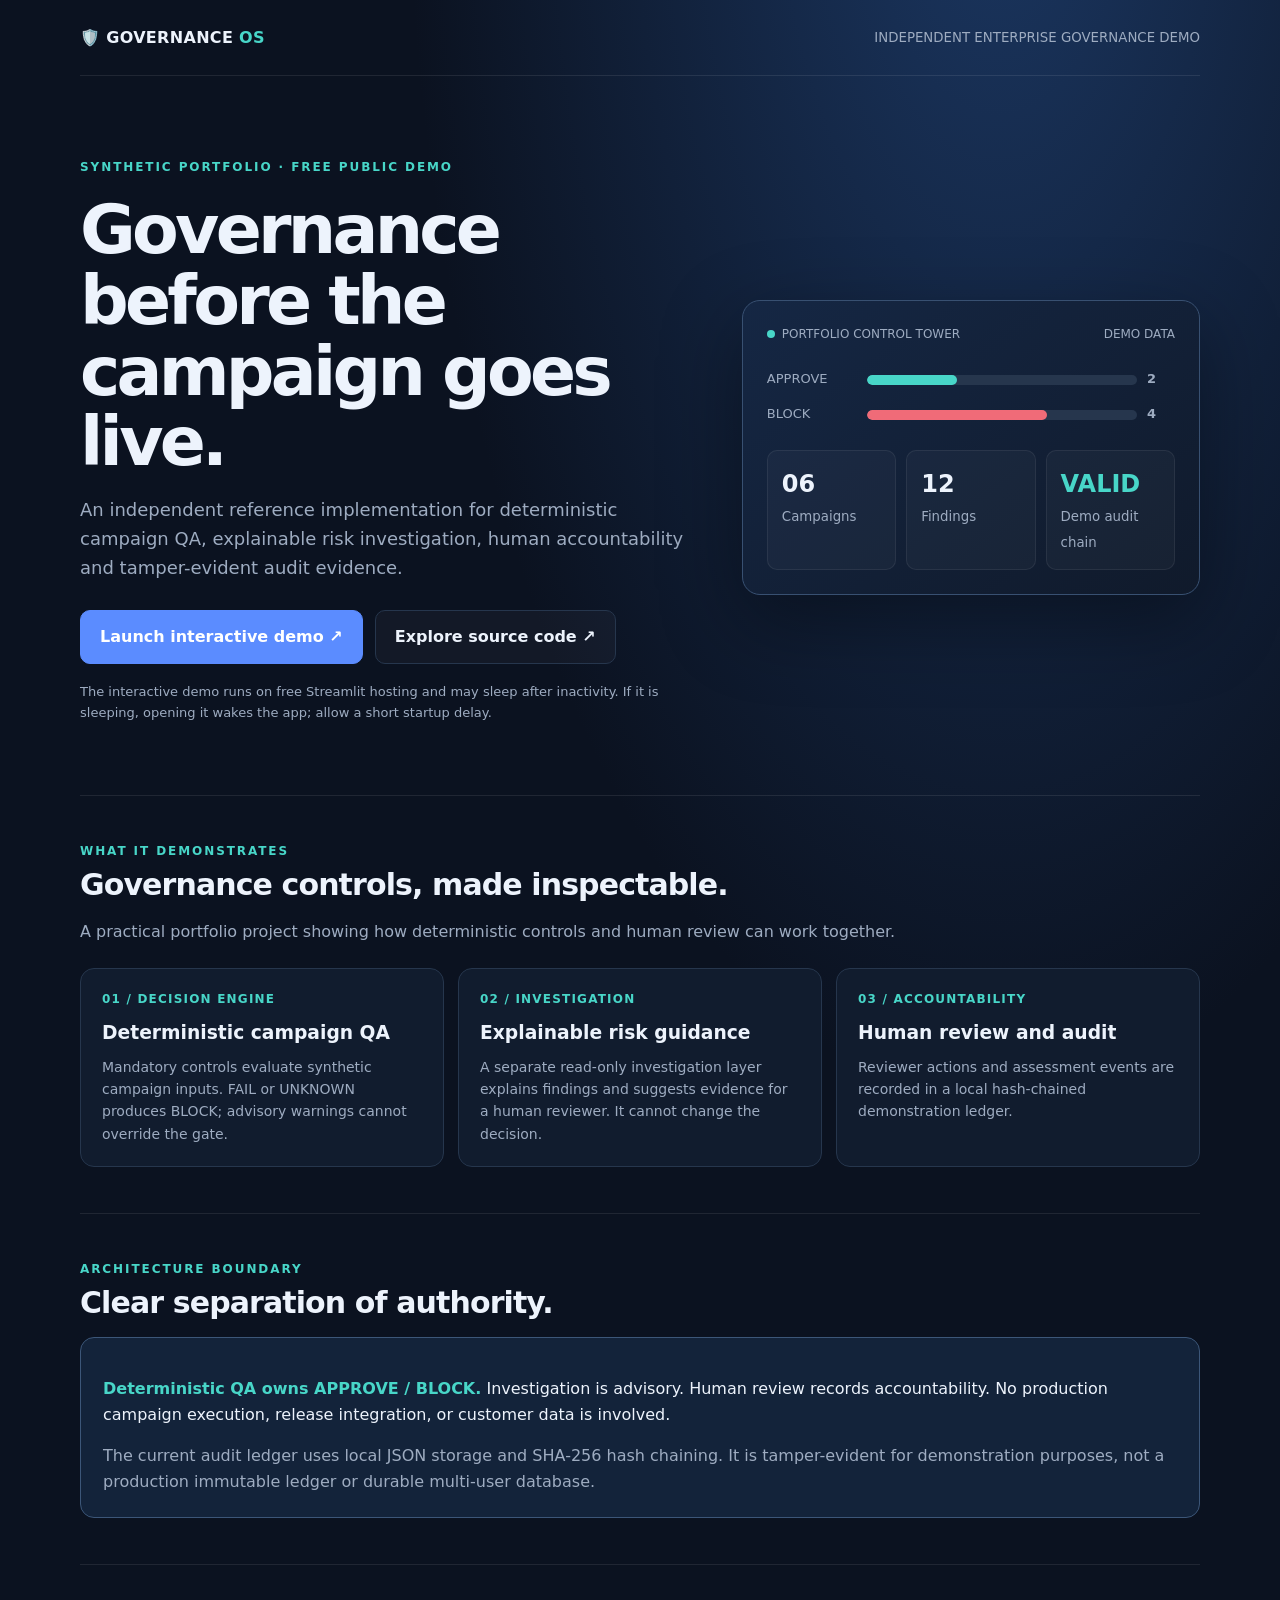
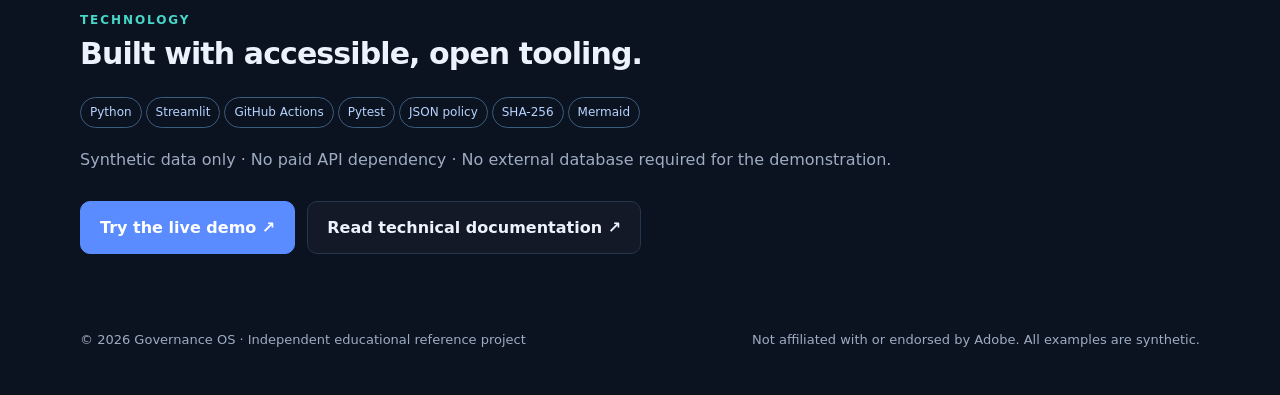
==== docs/index.html @ af2bc21e "Add permanent zero-cost portfolio landing page" ====
<!doctype html>
<html lang="en">
<head>
<meta charset="utf-8">
<meta name="viewport" content="width=device-width, initial-scale=1">
<meta name="theme-color" content="#101a2b">
<meta name="description" content="Governance OS — an independent synthetic demonstration of deterministic campaign governance, human accountability and tamper-evident audit evidence.">
<title>Governance OS | Enterprise Campaign Intelligence</title>
<style>
:root{color-scheme:dark;--bg:#0b1220;--panel:#111c2e;--line:#26364d;--ink:#edf3fc;--muted:#9eacc1;--blue:#5b8cff;--cyan:#48d6c8;--red:#f06b78}
*{box-sizing:border-box}html{scroll-behavior:smooth}body{margin:0;background:radial-gradient(ellipse at 78% -10%,#1b3762 0,transparent 42%),var(--bg);color:var(--ink);font:16px/1.6 Inter,ui-sans-serif,system-ui,-apple-system,Segoe UI,sans-serif}
a{color:inherit}.wrap{width:min(1120px,calc(100% - 40px));margin:auto}.nav{height:76px;display:flex;align-items:center;justify-content:space-between;border-bottom:1px solid #ffffff16}.brand{font-weight:800;letter-spacing:.02em}.brand span{color:var(--cyan)}.nav small{color:var(--muted)}.hero{padding:82px 0 58px;display:grid;grid-template-columns:1.15fr .85fr;gap:42px;align-items:center}.eyebrow{color:var(--cyan);font-size:12px;font-weight:800;letter-spacing:.16em;text-transform:uppercase}.hero h1{font-size:clamp(42px,6vw,68px);line-height:1.04;letter-spacing:-.055em;margin:18px 0}.hero p{color:var(--muted);font-size:18px;max-width:650px}.actions{display:flex;gap:12px;flex-wrap:wrap;margin-top:28px}.btn{display:inline-flex;align-items:center;justify-content:center;text-decoration:none;padding:13px 19px;border-radius:10px;font-weight:750;border:1px solid var(--line)}.primary{background:var(--blue);border-color:var(--blue);color:white}.secondary{background:#ffffff08}.note{font-size:13px!important;margin-top:18px}.visual{background:linear-gradient(145deg,#152744,#101a2b);border:1px solid #385071;border-radius:18px;padding:24px;box-shadow:0 25px 80px #0006}.visual-head{display:flex;justify-content:space-between;color:var(--muted);font-size:12px}.dot{width:8px;height:8px;background:var(--cyan);display:inline-block;border-radius:50%;margin-right:7px}.bars{display:grid;gap:14px;margin:25px 0}.barrow{display:grid;grid-template-columns:90px 1fr 28px;gap:10px;align-items:center;font-size:13px;color:var(--muted)}.track{height:10px;background:#26364d;border-radius:20px;overflow:hidden}.fill{height:100%;border-radius:20px}.good{background:var(--cyan);width:33.33%}.bad{background:var(--red);width:66.67%}.mini{display:grid;grid-template-columns:repeat(3,1fr);gap:10px}.tile{padding:14px;background:#ffffff08;border:1px solid #ffffff12;border-radius:10px}.tile b{font-size:24px;display:block}.tile small{color:var(--muted)}section{padding:46px 0;border-top:1px solid #ffffff16}h2{font-size:30px;letter-spacing:-.03em;margin:0 0 10px}.sub{color:var(--muted);margin:0 0 24px}.grid{display:grid;grid-template-columns:repeat(3,1fr);gap:14px}.card{background:var(--panel);border:1px solid var(--line);border-radius:14px;padding:21px}.card .num{color:var(--cyan);font-size:12px;font-weight:800;letter-spacing:.1em}.card h3{margin:8px 0}.card p{color:var(--muted);font-size:14px;margin:0}.boundary{border:1px solid #3c5678;background:#13233a;border-radius:14px;padding:22px}.boundary strong{color:var(--cyan)}.footer{padding:30px 0 44px;color:var(--muted);font-size:13px;display:flex;justify-content:space-between;gap:15px;flex-wrap:wrap}.tag{display:inline-block;border:1px solid #3b5d7d;color:#b8d4ff;padding:5px 9px;border-radius:999px;font-size:12px;margin:3px 4px 3px 0}
@media(max-width:800px){.hero{grid-template-columns:1fr;padding-top:55px}.grid{grid-template-columns:1fr}.visual{max-width:560px}.nav small{display:none}} 
</style>
</head>
<body>
<header class="wrap nav"><div class="brand">🛡️ GOVERNANCE <span>OS</span></div><small>INDEPENDENT ENTERPRISE GOVERNANCE DEMO</small></header>
<main class="wrap">
<section class="hero" style="border:0">
<div><div class="eyebrow">Synthetic portfolio · Free public demo</div><h1>Governance before the campaign goes live.</h1><p>An independent reference implementation for deterministic campaign QA, explainable risk investigation, human accountability and tamper-evident audit evidence.</p><div class="actions"><a class="btn primary" href="https://adobe-campaign-v8-governance-3rzwjb2pbqqftpm3fecxzd.streamlit.app/" target="_blank" rel="noopener">Launch interactive demo ↗</a><a class="btn secondary" href="https://github.com/sghatge/adobe-campaign-v8-governance" target="_blank" rel="noopener">Explore source code ↗</a></div><p class="note">The interactive demo runs on free Streamlit hosting and may sleep after inactivity. If it is sleeping, opening it wakes the app; allow a short startup delay.</p></div>
<div class="visual"><div class="visual-head"><span><i class="dot"></i>PORTFOLIO CONTROL TOWER</span><span>DEMO DATA</span></div><div class="bars"><div class="barrow"><span>APPROVE</span><div class="track"><div class="fill good"></div></div><b>2</b></div><div class="barrow"><span>BLOCK</span><div class="track"><div class="fill bad"></div></div><b>4</b></div></div><div class="mini"><div class="tile"><b>06</b><small>Campaigns</small></div><div class="tile"><b>12</b><small>Findings</small></div><div class="tile"><b style="color:var(--cyan)">VALID</b><small>Demo audit chain</small></div></div></div>
</section>
<section><div class="eyebrow">What it demonstrates</div><h2>Governance controls, made inspectable.</h2><p class="sub">A practical portfolio project showing how deterministic controls and human review can work together.</p><div class="grid">
<article class="card"><div class="num">01 / DECISION ENGINE</div><h3>Deterministic campaign QA</h3><p>Mandatory controls evaluate synthetic campaign inputs. FAIL or UNKNOWN produces BLOCK; advisory warnings cannot override the gate.</p></article>
<article class="card"><div class="num">02 / INVESTIGATION</div><h3>Explainable risk guidance</h3><p>A separate read-only investigation layer explains findings and suggests evidence for a human reviewer. It cannot change the decision.</p></article>
<article class="card"><div class="num">03 / ACCOUNTABILITY</div><h3>Human review and audit</h3><p>Reviewer actions and assessment events are recorded in a local hash-chained demonstration ledger.</p></article>
</div></section>
<section><div class="eyebrow">Architecture boundary</div><h2>Clear separation of authority.</h2><div class="boundary"><p><strong>Deterministic QA owns APPROVE / BLOCK.</strong> Investigation is advisory. Human review records accountability. No production campaign execution, release integration, or customer data is involved.</p><p style="color:var(--muted);margin-bottom:0">The current audit ledger uses local JSON storage and SHA-256 hash chaining. It is tamper-evident for demonstration purposes, not a production immutable ledger or durable multi-user database.</p></div></section>
<section><div class="eyebrow">Technology</div><h2>Built with accessible, open tooling.</h2><p><span class="tag">Python</span><span class="tag">Streamlit</span><span class="tag">GitHub Actions</span><span class="tag">Pytest</span><span class="tag">JSON policy</span><span class="tag">SHA-256</span><span class="tag">Mermaid</span></p><p class="sub">Synthetic data only · No paid API dependency · No external database required for the demonstration.</p><div class="actions"><a class="btn primary" href="https://adobe-campaign-v8-governance-3rzwjb2pbqqftpm3fecxzd.streamlit.app/" target="_blank" rel="noopener">Try the live demo ↗</a><a class="btn secondary" href="https://github.com/sghatge/adobe-campaign-v8-governance/blob/main/README.md" target="_blank" rel="noopener">Read technical documentation ↗</a></div></section>
</main>
<footer class="wrap footer"><span>© 2026 Governance OS · Independent educational reference project</span><span>Not affiliated with or endorsed by Adobe. All examples are synthetic.</span></footer>
</body></html>
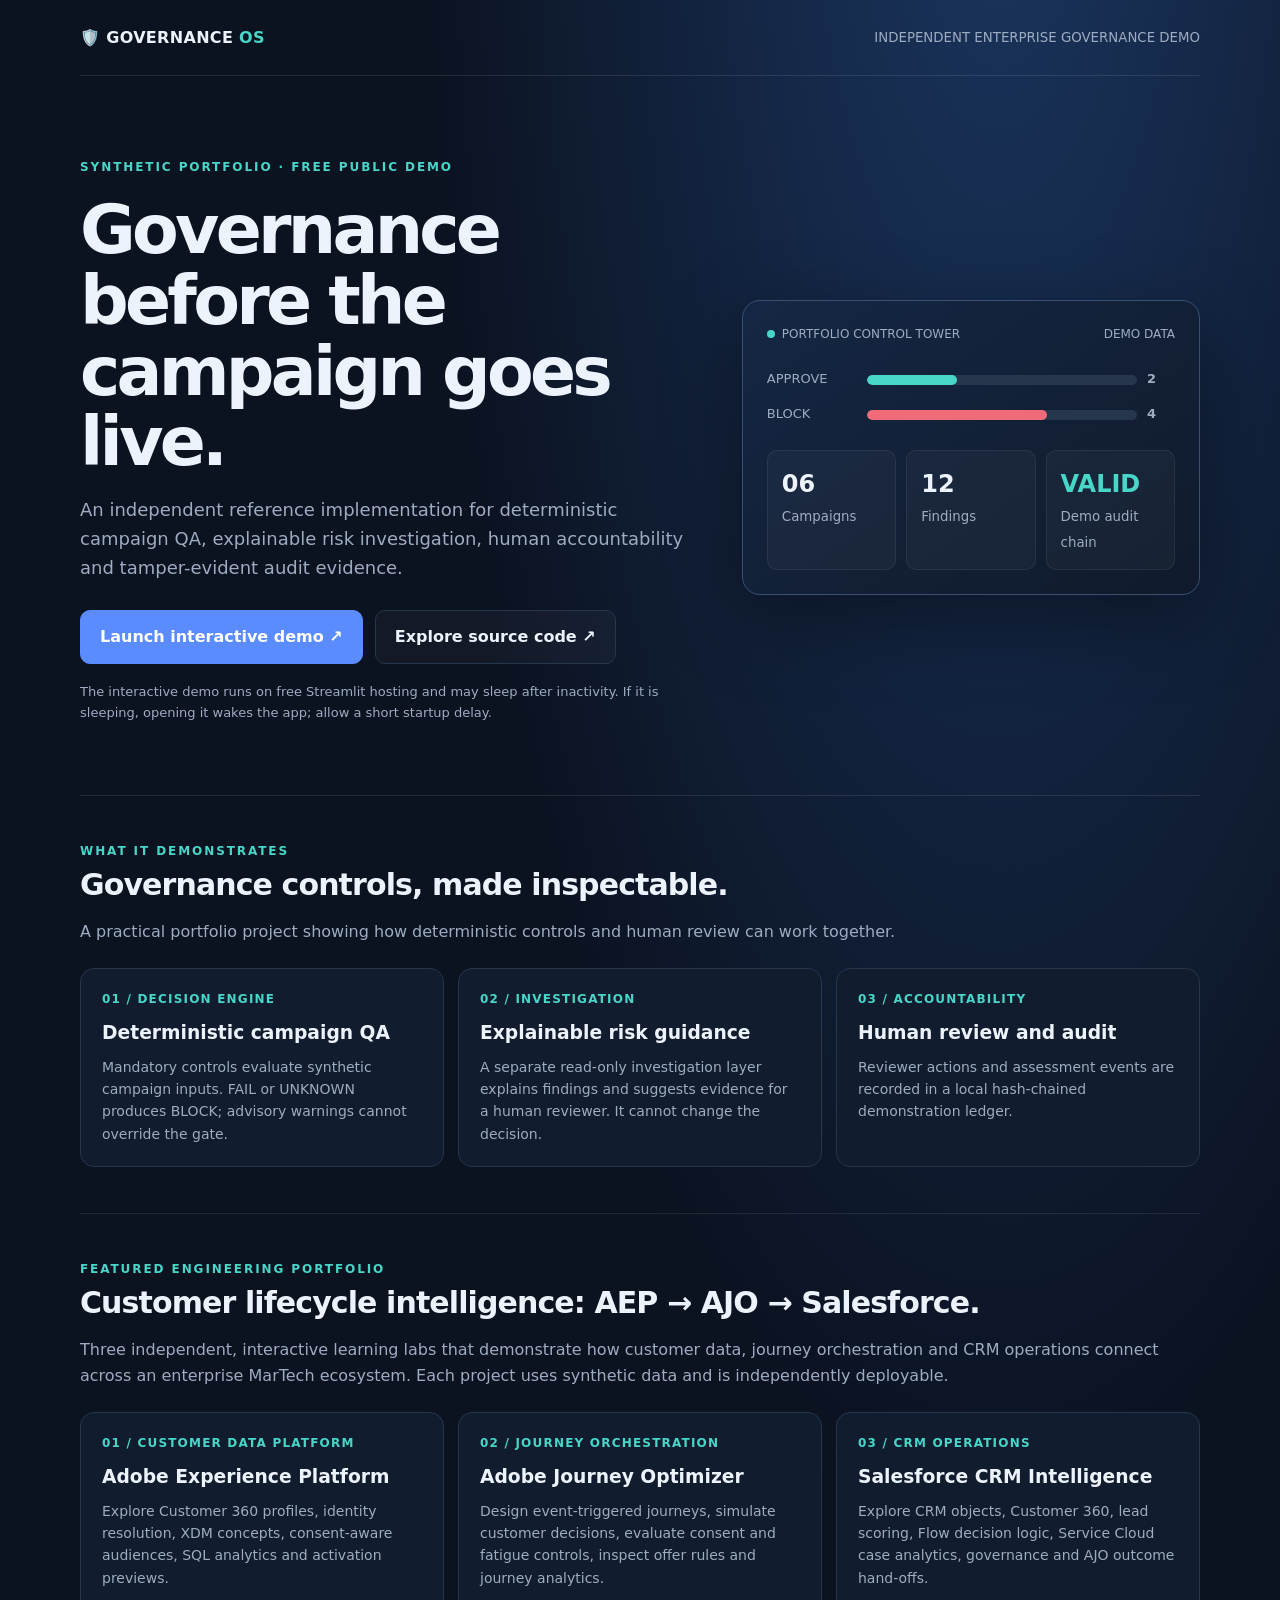
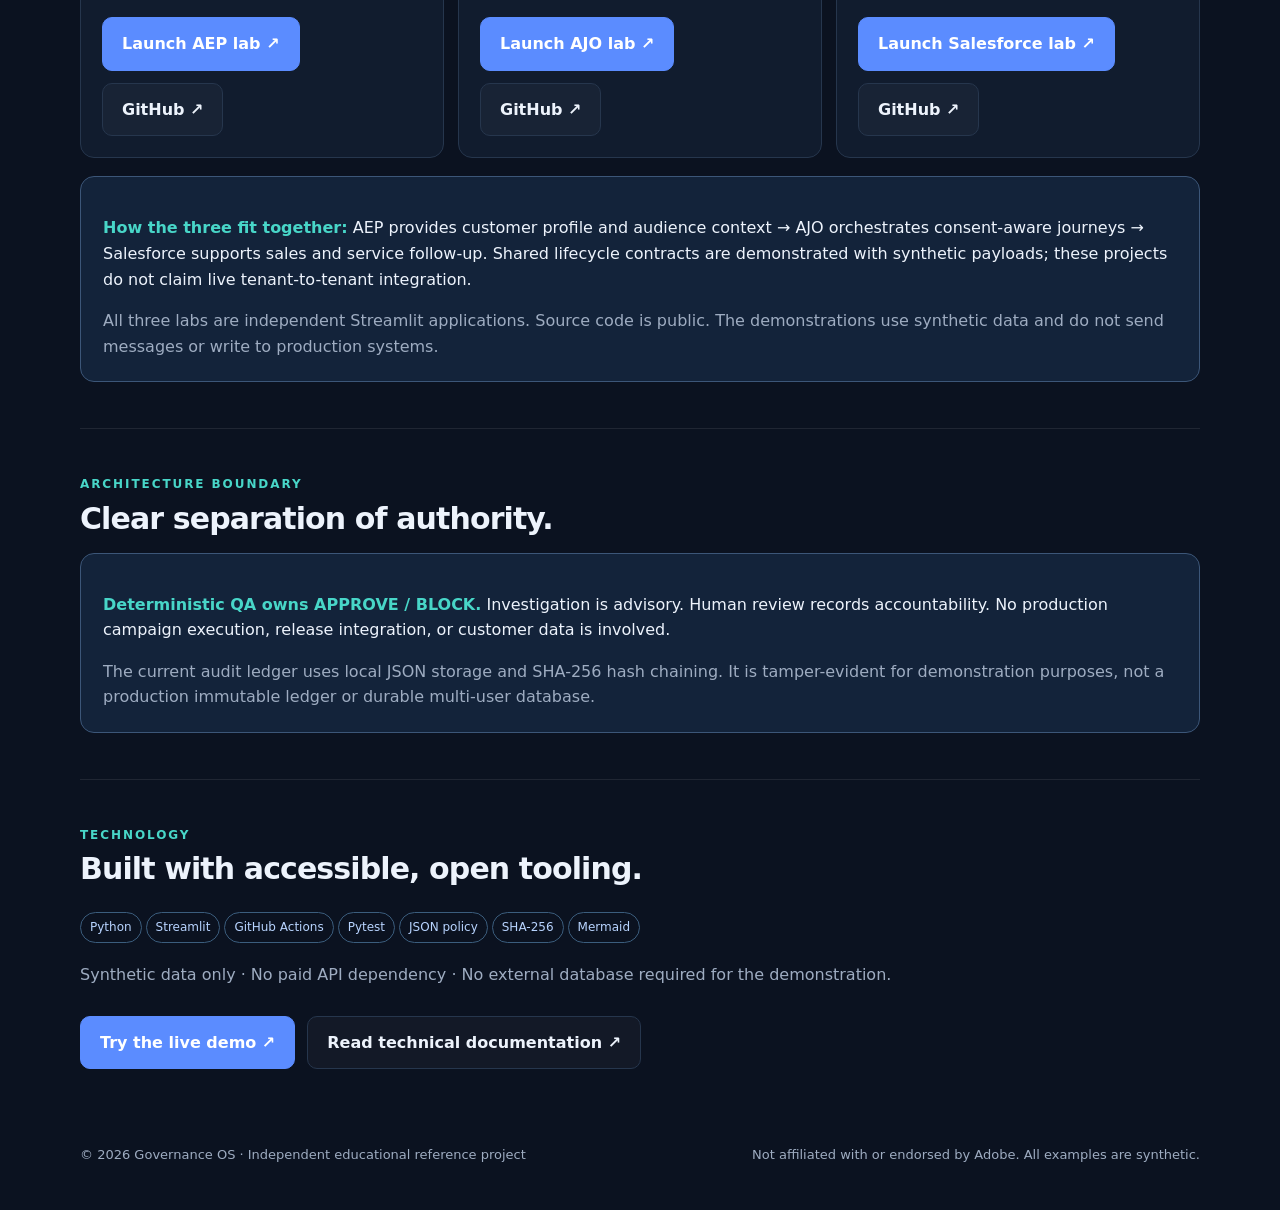
==== commit c96981d2: "Add AEP AJO Salesforce portfolio hub to GitHub Pages" ====
--- a/docs/index.html
+++ b/docs/index.html
@@ -4,8 +4,8 @@
 <meta charset="utf-8">
 <meta name="viewport" content="width=device-width, initial-scale=1">
 <meta name="theme-color" content="#101a2b">
-<meta name="description" content="Governance OS — an independent synthetic demonstration of deterministic campaign governance, human accountability and tamper-evident audit evidence.">
-<title>Governance OS | Enterprise Campaign Intelligence</title>
+<meta name="description" content="Enterprise MarTech engineering portfolio: Governance OS plus interactive Adobe Experience Platform, Adobe Journey Optimizer and Salesforce CRM intelligence labs.">
+<title>Governance OS & Customer Lifecycle Intelligence | Engineering Portfolio</title>
 <style>
 :root{color-scheme:dark;--bg:#0b1220;--panel:#111c2e;--line:#26364d;--ink:#edf3fc;--muted:#9eacc1;--blue:#5b8cff;--cyan:#48d6c8;--red:#f06b78}
 *{box-sizing:border-box}html{scroll-behavior:smooth}body{margin:0;background:radial-gradient(ellipse at 78% -10%,#1b3762 0,transparent 42%),var(--bg);color:var(--ink);font:16px/1.6 Inter,ui-sans-serif,system-ui,-apple-system,Segoe UI,sans-serif}
@@ -25,6 +25,32 @@
 <article class="card"><div class="num">02 / INVESTIGATION</div><h3>Explainable risk guidance</h3><p>A separate read-only investigation layer explains findings and suggests evidence for a human reviewer. It cannot change the decision.</p></article>
 <article class="card"><div class="num">03 / ACCOUNTABILITY</div><h3>Human review and audit</h3><p>Reviewer actions and assessment events are recorded in a local hash-chained demonstration ledger.</p></article>
 </div></section>
+<section id="customer-lifecycle-labs">
+<div class="eyebrow">Featured engineering portfolio</div>
+<h2>Customer lifecycle intelligence: AEP → AJO → Salesforce.</h2>
+<p class="sub">Three independent, interactive learning labs that demonstrate how customer data, journey orchestration and CRM operations connect across an enterprise MarTech ecosystem. Each project uses synthetic data and is independently deployable.</p>
+<div class="grid">
+<article class="card">
+<div class="num">01 / CUSTOMER DATA PLATFORM</div>
+<h3>Adobe Experience Platform</h3>
+<p>Explore Customer 360 profiles, identity resolution, XDM concepts, consent-aware audiences, SQL analytics and activation previews.</p>
+<div class="actions"><a class="btn primary" href="https://aep-customer-360-lab.streamlit.app/" target="_blank" rel="noopener">Launch AEP lab ↗</a><a class="btn secondary" href="https://github.com/sghatge/customer-360-intelligence" target="_blank" rel="noopener">GitHub ↗</a></div>
+</article>
+<article class="card">
+<div class="num">02 / JOURNEY ORCHESTRATION</div>
+<h3>Adobe Journey Optimizer</h3>
+<p>Design event-triggered journeys, simulate customer decisions, evaluate consent and fatigue controls, inspect offer rules and journey analytics.</p>
+<div class="actions"><a class="btn primary" href="https://ajo-journey-orchestration.streamlit.app/" target="_blank" rel="noopener">Launch AJO lab ↗</a><a class="btn secondary" href="https://github.com/sghatge/ajo-journey-orchestration-lab" target="_blank" rel="noopener">GitHub ↗</a></div>
+</article>
+<article class="card">
+<div class="num">03 / CRM OPERATIONS</div>
+<h3>Salesforce CRM Intelligence</h3>
+<p>Explore CRM objects, Customer 360, lead scoring, Flow decision logic, Service Cloud case analytics, governance and AJO outcome hand-offs.</p>
+<div class="actions"><a class="btn primary" href="https://salesforce-crm-intelligenc.streamlit.app/" target="_blank" rel="noopener">Launch Salesforce lab ↗</a><a class="btn secondary" href="https://github.com/sghatge/salesforce-crm-ai-lab" target="_blank" rel="noopener">GitHub ↗</a></div>
+</article>
+</div>
+<div class="boundary" style="margin-top:18px"><p><strong>How the three fit together:</strong> AEP provides customer profile and audience context → AJO orchestrates consent-aware journeys → Salesforce supports sales and service follow-up. Shared lifecycle contracts are demonstrated with synthetic payloads; these projects do not claim live tenant-to-tenant integration.</p><p style="color:var(--muted);margin-bottom:0">All three labs are independent Streamlit applications. Source code is public. The demonstrations use synthetic data and do not send messages or write to production systems.</p></div>
+</section>
 <section><div class="eyebrow">Architecture boundary</div><h2>Clear separation of authority.</h2><div class="boundary"><p><strong>Deterministic QA owns APPROVE / BLOCK.</strong> Investigation is advisory. Human review records accountability. No production campaign execution, release integration, or customer data is involved.</p><p style="color:var(--muted);margin-bottom:0">The current audit ledger uses local JSON storage and SHA-256 hash chaining. It is tamper-evident for demonstration purposes, not a production immutable ledger or durable multi-user database.</p></div></section>
 <section><div class="eyebrow">Technology</div><h2>Built with accessible, open tooling.</h2><p><span class="tag">Python</span><span class="tag">Streamlit</span><span class="tag">GitHub Actions</span><span class="tag">Pytest</span><span class="tag">JSON policy</span><span class="tag">SHA-256</span><span class="tag">Mermaid</span></p><p class="sub">Synthetic data only · No paid API dependency · No external database required for the demonstration.</p><div class="actions"><a class="btn primary" href="https://adobe-campaign-v8-governance-3rzwjb2pbqqftpm3fecxzd.streamlit.app/" target="_blank" rel="noopener">Try the live demo ↗</a><a class="btn secondary" href="https://github.com/sghatge/adobe-campaign-v8-governance/blob/main/README.md" target="_blank" rel="noopener">Read technical documentation ↗</a></div></section>
 </main>
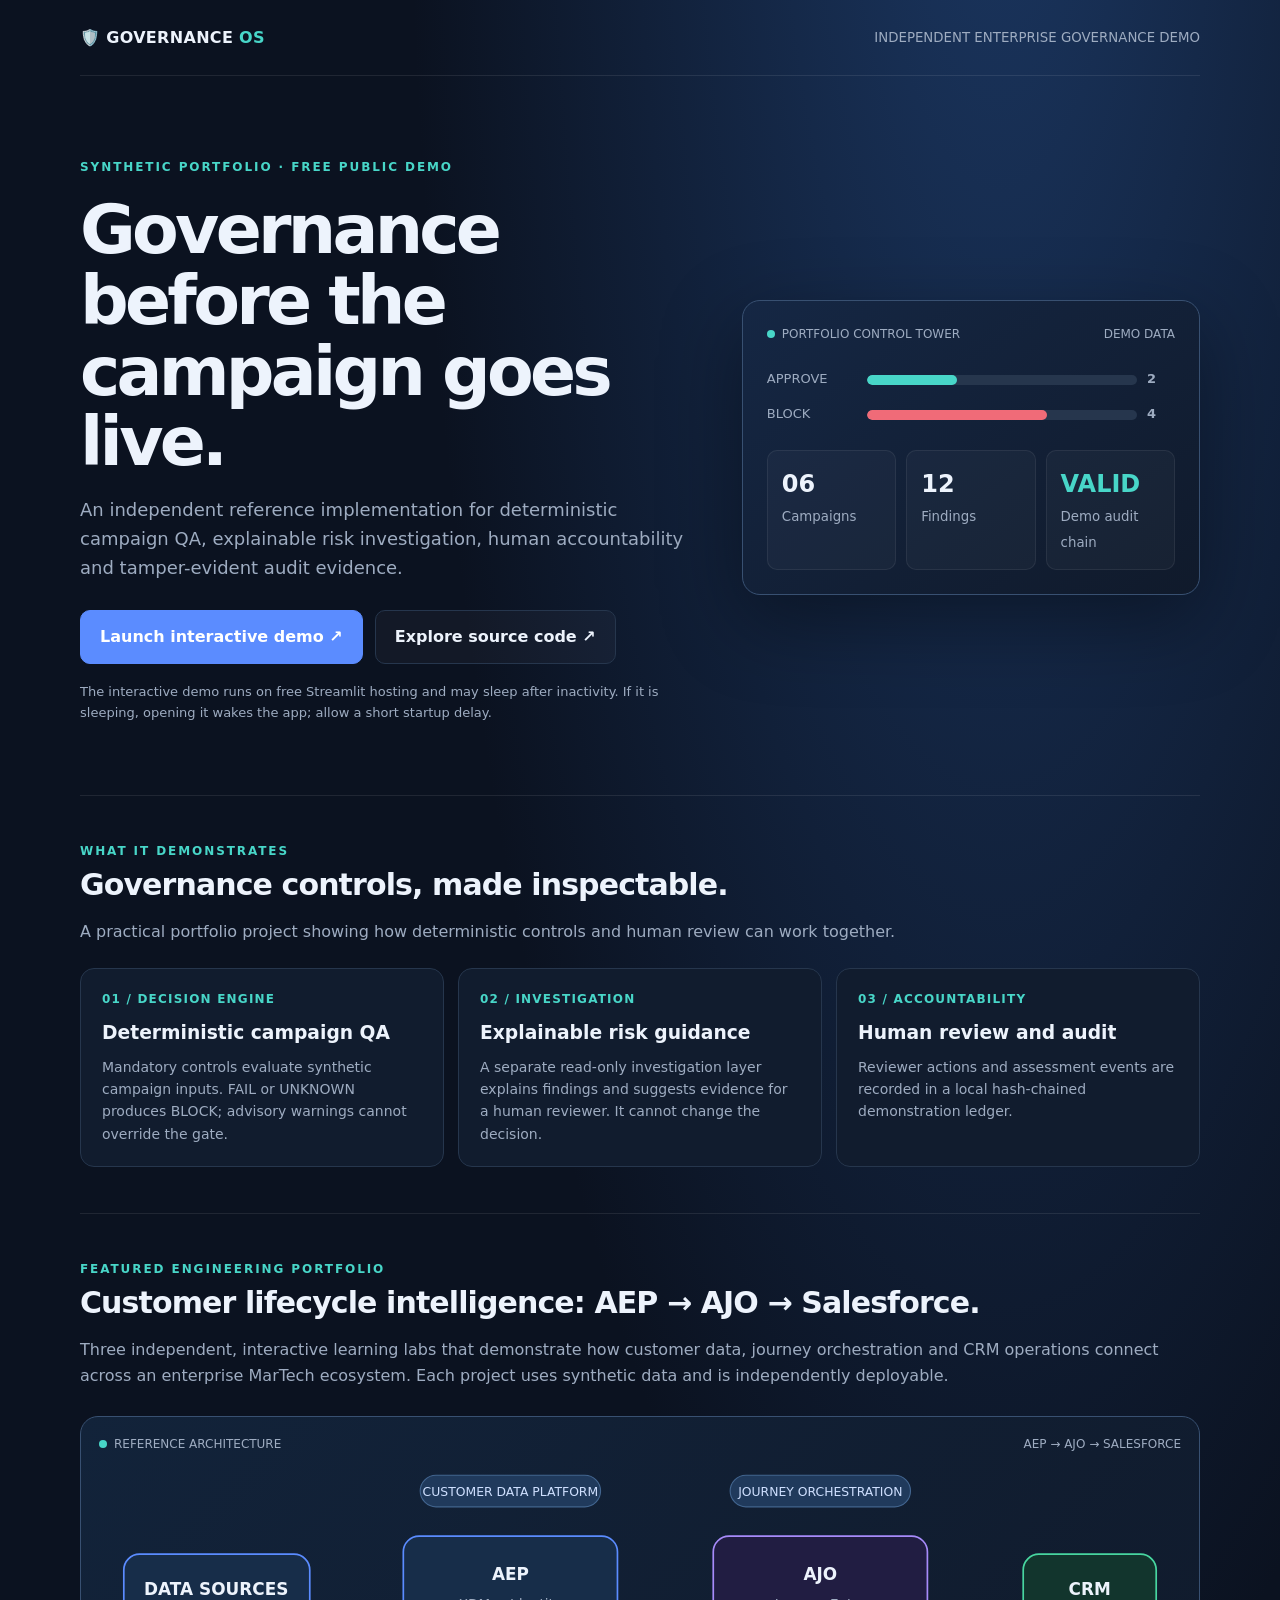
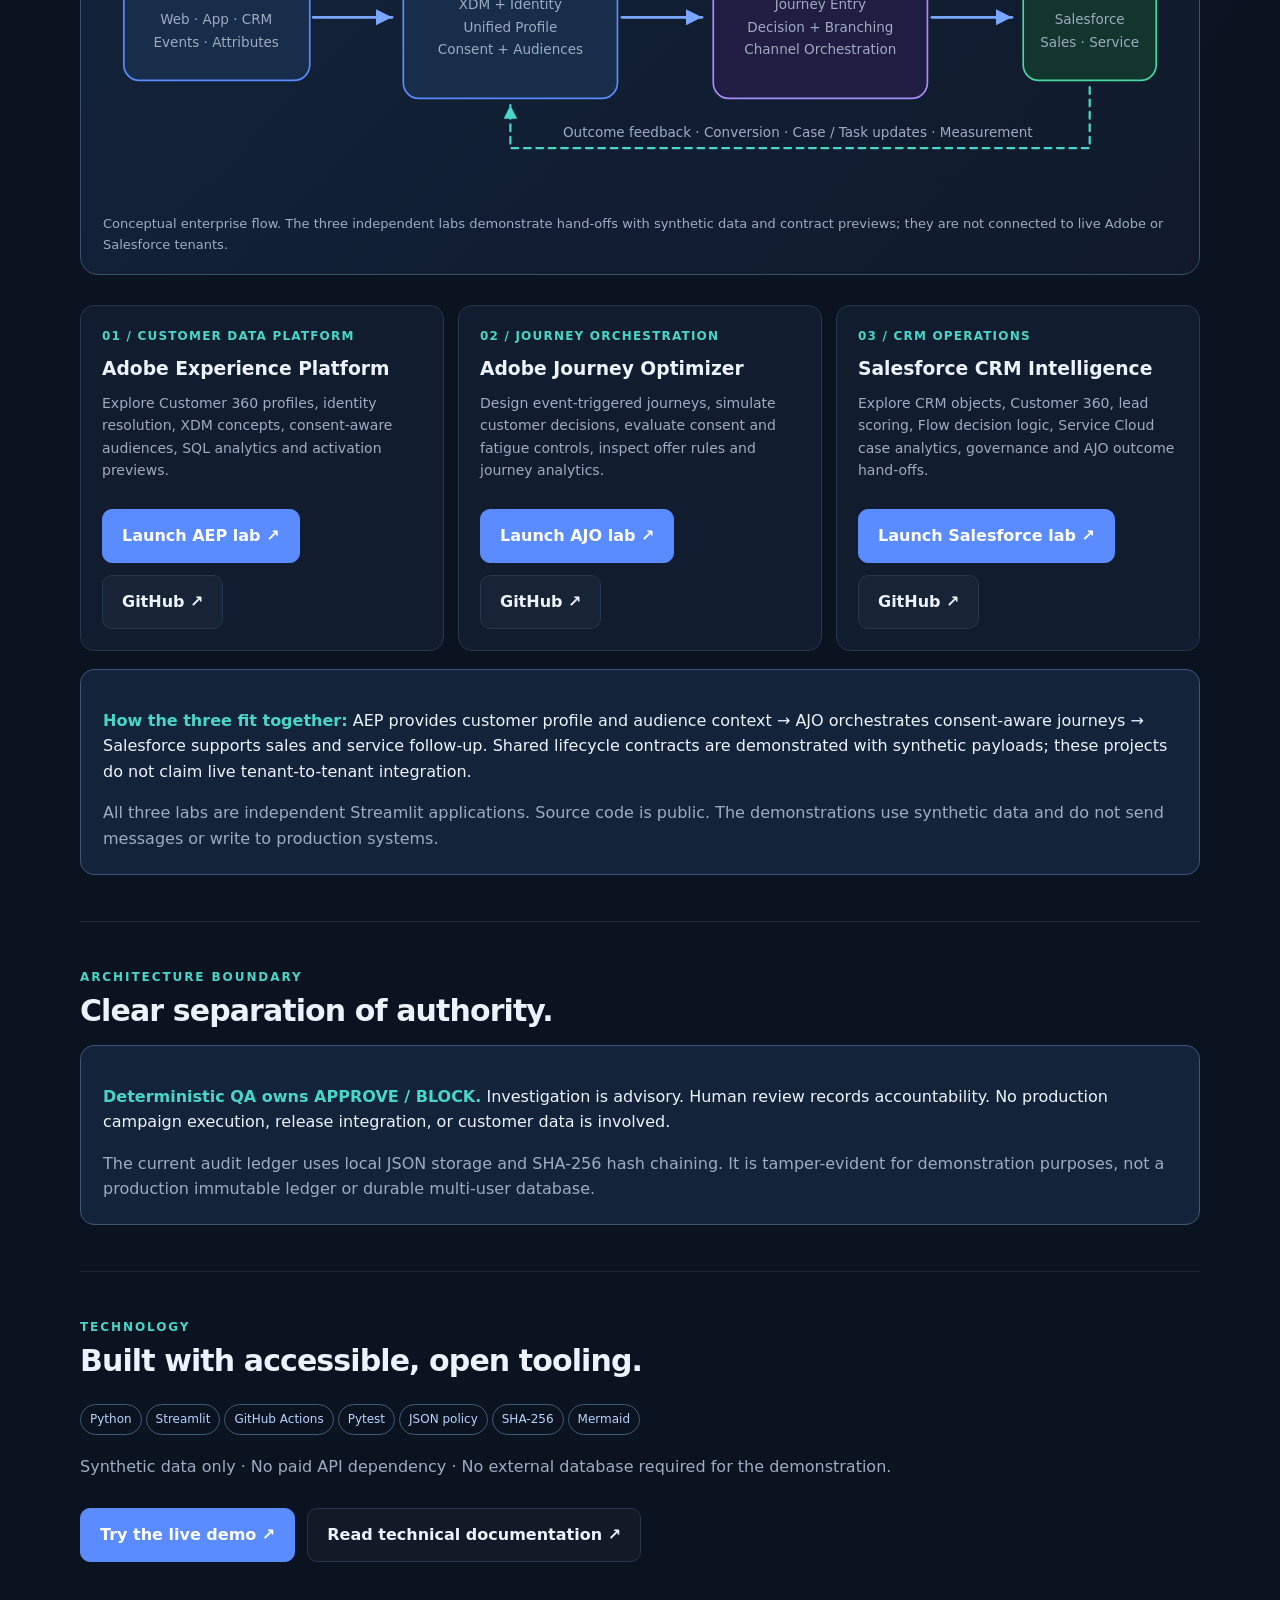
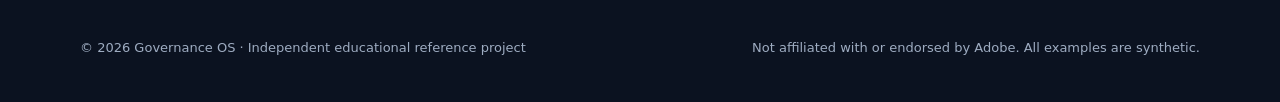
==== commit ab90e84f: "Add responsive AEP AJO Salesforce architecture diagram to portfolio" ====
--- a/docs/index.html
+++ b/docs/index.html
@@ -9,7 +9,8 @@
 <style>
 :root{color-scheme:dark;--bg:#0b1220;--panel:#111c2e;--line:#26364d;--ink:#edf3fc;--muted:#9eacc1;--blue:#5b8cff;--cyan:#48d6c8;--red:#f06b78}
 *{box-sizing:border-box}html{scroll-behavior:smooth}body{margin:0;background:radial-gradient(ellipse at 78% -10%,#1b3762 0,transparent 42%),var(--bg);color:var(--ink);font:16px/1.6 Inter,ui-sans-serif,system-ui,-apple-system,Segoe UI,sans-serif}
-a{color:inherit}.wrap{width:min(1120px,calc(100% - 40px));margin:auto}.nav{height:76px;display:flex;align-items:center;justify-content:space-between;border-bottom:1px solid #ffffff16}.brand{font-weight:800;letter-spacing:.02em}.brand span{color:var(--cyan)}.nav small{color:var(--muted)}.hero{padding:82px 0 58px;display:grid;grid-template-columns:1.15fr .85fr;gap:42px;align-items:center}.eyebrow{color:var(--cyan);font-size:12px;font-weight:800;letter-spacing:.16em;text-transform:uppercase}.hero h1{font-size:clamp(42px,6vw,68px);line-height:1.04;letter-spacing:-.055em;margin:18px 0}.hero p{color:var(--muted);font-size:18px;max-width:650px}.actions{display:flex;gap:12px;flex-wrap:wrap;margin-top:28px}.btn{display:inline-flex;align-items:center;justify-content:center;text-decoration:none;padding:13px 19px;border-radius:10px;font-weight:750;border:1px solid var(--line)}.primary{background:var(--blue);border-color:var(--blue);color:white}.secondary{background:#ffffff08}.note{font-size:13px!important;margin-top:18px}.visual{background:linear-gradient(145deg,#152744,#101a2b);border:1px solid #385071;border-radius:18px;padding:24px;box-shadow:0 25px 80px #0006}.visual-head{display:flex;justify-content:space-between;color:var(--muted);font-size:12px}.dot{width:8px;height:8px;background:var(--cyan);display:inline-block;border-radius:50%;margin-right:7px}.bars{display:grid;gap:14px;margin:25px 0}.barrow{display:grid;grid-template-columns:90px 1fr 28px;gap:10px;align-items:center;font-size:13px;color:var(--muted)}.track{height:10px;background:#26364d;border-radius:20px;overflow:hidden}.fill{height:100%;border-radius:20px}.good{background:var(--cyan);width:33.33%}.bad{background:var(--red);width:66.67%}.mini{display:grid;grid-template-columns:repeat(3,1fr);gap:10px}.tile{padding:14px;background:#ffffff08;border:1px solid #ffffff12;border-radius:10px}.tile b{font-size:24px;display:block}.tile small{color:var(--muted)}section{padding:46px 0;border-top:1px solid #ffffff16}h2{font-size:30px;letter-spacing:-.03em;margin:0 0 10px}.sub{color:var(--muted);margin:0 0 24px}.grid{display:grid;grid-template-columns:repeat(3,1fr);gap:14px}.card{background:var(--panel);border:1px solid var(--line);border-radius:14px;padding:21px}.card .num{color:var(--cyan);font-size:12px;font-weight:800;letter-spacing:.1em}.card h3{margin:8px 0}.card p{color:var(--muted);font-size:14px;margin:0}.boundary{border:1px solid #3c5678;background:#13233a;border-radius:14px;padding:22px}.boundary strong{color:var(--cyan)}.footer{padding:30px 0 44px;color:var(--muted);font-size:13px;display:flex;justify-content:space-between;gap:15px;flex-wrap:wrap}.tag{display:inline-block;border:1px solid #3b5d7d;color:#b8d4ff;padding:5px 9px;border-radius:999px;font-size:12px;margin:3px 4px 3px 0}
+a{color:inherit}.wrap{width:min(1120px,calc(100% - 40px));margin:auto}.nav{height:76px;display:flex;align-items:center;justify-content:space-between;border-bottom:1px solid #ffffff16}.brand{font-weight:800;letter-spacing:.02em}.brand span{color:var(--cyan)}.nav small{color:var(--muted)}.hero{padding:82px 0 58px;display:grid;grid-template-columns:1.15fr .85fr;gap:42px;align-items:center}.eyebrow{color:var(--cyan);font-size:12px;font-weight:800;letter-spacing:.16em;text-transform:uppercase}.hero h1{font-size:clamp(42px,6vw,68px);line-height:1.04;letter-spacing:-.055em;margin:18px 0}.hero p{color:var(--muted);font-size:18px;max-width:650px}.actions{display:flex;gap:12px;flex-wrap:wrap;margin-top:28px}.btn{display:inline-flex;align-items:center;justify-content:center;text-decoration:none;padding:13px 19px;border-radius:10px;font-weight:750;border:1px solid var(--line)}.primary{background:var(--blue);border-color:var(--blue);color:white}.secondary{background:#ffffff08}.note{font-size:13px!important;margin-top:18px}.visual{background:linear-gradient(145deg,#152744,#101a2b);border:1px solid #385071;border-radius:18px;padding:24px;box-shadow:0 25px 80px #0006}.visual-head{display:flex;justify-content:space-between;color:var(--muted);font-size:12px}.dot{width:8px;height:8px;background:var(--cyan);display:inline-block;border-radius:50%;margin-right:7px}.bars{display:grid;gap:14px;margin:25px 0}.barrow{display:grid;grid-template-columns:90px 1fr 28px;gap:10px;align-items:center;font-size:13px;color:var(--muted)}.track{height:10px;background:#26364d;border-radius:20px;overflow:hidden}.fill{height:100%;border-radius:20px}.good{background:var(--cyan);width:33.33%}.bad{background:var(--red);width:66.67%}.mini{display:grid;grid-template-columns:repeat(3,1fr);gap:10px}.tile{padding:14px;background:#ffffff08;border:1px solid #ffffff12;border-radius:10px}.tile b{font-size:24px;display:block}.tile small{color:var(--muted)}section{padding:46px 0;border-top:1px solid #ffffff16}h2{font-size:30px;letter-spacing:-.03em;margin:0 0 10px}.sub{color:var(--muted);margin:0 0 24px}.grid{display:grid;grid-template-columns:repeat(3,1fr);gap:14px}.card{background:var(--panel);border:1px solid var(--line);border-radius:14px;padding:21px}.card .num{color:var(--cyan);font-size:12px;font-weight:800;letter-spacing:.1em}.card h3{margin:8px 0}.card p{color:var(--muted);font-size:14px;margin:0}.arch-panel{margin:28px 0 30px;padding:18px;background:linear-gradient(135deg,#12233a,#101a2b);border:1px solid #385071;border-radius:18px;overflow:hidden}.arch-panel svg{display:block;width:100%;height:auto;min-width:620px}.arch-scroll{overflow-x:auto}.arch-caption{color:var(--muted);font-size:13px;margin:10px 4px 0}.arch-node{fill:#172d49;stroke:#5b8cff;stroke-width:1.5}.arch-node-ajo{fill:#211d42;stroke:#a78bfa;stroke-width:1.5}.arch-node-sf{fill:#12352d;stroke:#48d6a0;stroke-width:1.5}.arch-text{fill:#edf3fc;font:700 15px Inter,system-ui,sans-serif}.arch-sub{fill:#9eacc1;font:12px Inter,system-ui,sans-serif}.arch-arrow{fill:none;stroke:#79a6ff;stroke-width:2.4;stroke-linecap:round;stroke-linejoin:round}.arch-feedback{fill:none;stroke:#48d6c8;stroke-width:2;stroke-dasharray:6 5;stroke-linecap:round;stroke-linejoin:round}.arch-chip{fill:#203a5c;stroke:#42658f;stroke-width:1}.arch-chip-text{fill:#cfe0ff;font:11px Inter,system-ui,sans-serif}
+.boundary{border:1px solid #3c5678;background:#13233a;border-radius:14px;padding:22px}.boundary strong{color:var(--cyan)}.footer{padding:30px 0 44px;color:var(--muted);font-size:13px;display:flex;justify-content:space-between;gap:15px;flex-wrap:wrap}.tag{display:inline-block;border:1px solid #3b5d7d;color:#b8d4ff;padding:5px 9px;border-radius:999px;font-size:12px;margin:3px 4px 3px 0}
 @media(max-width:800px){.hero{grid-template-columns:1fr;padding-top:55px}.grid{grid-template-columns:1fr}.visual{max-width:560px}.nav small{display:none}} 
 </style>
 </head>
@@ -29,6 +30,22 @@
 <div class="eyebrow">Featured engineering portfolio</div>
 <h2>Customer lifecycle intelligence: AEP → AJO → Salesforce.</h2>
 <p class="sub">Three independent, interactive learning labs that demonstrate how customer data, journey orchestration and CRM operations connect across an enterprise MarTech ecosystem. Each project uses synthetic data and is independently deployable.</p>
+<div class="arch-panel">
+<div class="visual-head"><span><i class="dot"></i>REFERENCE ARCHITECTURE</span><span>AEP → AJO → SALESFORCE</span></div>
+<div class="arch-scroll">
+<svg viewBox="0 0 960 310" role="img" aria-label="Architecture diagram showing data sources flowing into Adobe Experience Platform, then Adobe Journey Optimizer, then Salesforce, with outcome feedback returning to AEP">
+<defs><marker id="archArrow" markerWidth="8" markerHeight="8" refX="6" refY="3" orient="auto"><path d="M0,0 L6,3 L0,6" fill="#79a6ff"/></marker><marker id="feedbackArrow" markerWidth="8" markerHeight="8" refX="6" refY="3" orient="auto"><path d="M0,0 L6,3 L0,6" fill="#48d6c8"/></marker></defs>
+<rect class="arch-node" x="22" y="88" width="165" height="112" rx="14"/><text class="arch-text" x="104" y="124" text-anchor="middle">DATA SOURCES</text><text class="arch-sub" x="104" y="150" text-anchor="middle">Web · App · CRM</text><text class="arch-sub" x="104" y="170" text-anchor="middle">Events · Attributes</text>
+<path class="arch-arrow" d="M190 144 H260" marker-end="url(#archArrow)"/>
+<rect class="arch-node" x="270" y="72" width="190" height="144" rx="14"/><text class="arch-text" x="365" y="111" text-anchor="middle">AEP</text><text class="arch-sub" x="365" y="137" text-anchor="middle">XDM + Identity</text><text class="arch-sub" x="365" y="157" text-anchor="middle">Unified Profile</text><text class="arch-sub" x="365" y="177" text-anchor="middle">Consent + Audiences</text>
+<path class="arch-arrow" d="M464 144 H535" marker-end="url(#archArrow)"/>
+<rect class="arch-node-ajo" x="545" y="72" width="190" height="144" rx="14"/><text class="arch-text" x="640" y="111" text-anchor="middle">AJO</text><text class="arch-sub" x="640" y="137" text-anchor="middle">Journey Entry</text><text class="arch-sub" x="640" y="157" text-anchor="middle">Decision + Branching</text><text class="arch-sub" x="640" y="177" text-anchor="middle">Channel Orchestration</text>
+<path class="arch-arrow" d="M739 144 H810" marker-end="url(#archArrow)"/>
+<rect class="arch-node-sf" x="820" y="88" width="118" height="112" rx="14"/><text class="arch-text" x="879" y="124" text-anchor="middle">CRM</text><text class="arch-sub" x="879" y="150" text-anchor="middle">Salesforce</text><text class="arch-sub" x="879" y="170" text-anchor="middle">Sales · Service</text>
+<path class="arch-feedback" d="M879 206 V260 H365 V222" marker-end="url(#feedbackArrow)"/><text class="arch-sub" x="620" y="250" text-anchor="middle">Outcome feedback · Conversion · Case / Task updates · Measurement</text>
+<rect class="arch-chip" x="285" y="18" width="160" height="28" rx="14"/><text class="arch-chip-text" x="365" y="36" text-anchor="middle">CUSTOMER DATA PLATFORM</text>
+<rect class="arch-chip" x="560" y="18" width="160" height="28" rx="14"/><text class="arch-chip-text" x="640" y="36" text-anchor="middle">JOURNEY ORCHESTRATION</text>
+</svg></div><p class="arch-caption">Conceptual enterprise flow. The three independent labs demonstrate hand-offs with synthetic data and contract previews; they are not connected to live Adobe or Salesforce tenants.</p></div>
 <div class="grid">
 <article class="card">
 <div class="num">01 / CUSTOMER DATA PLATFORM</div>
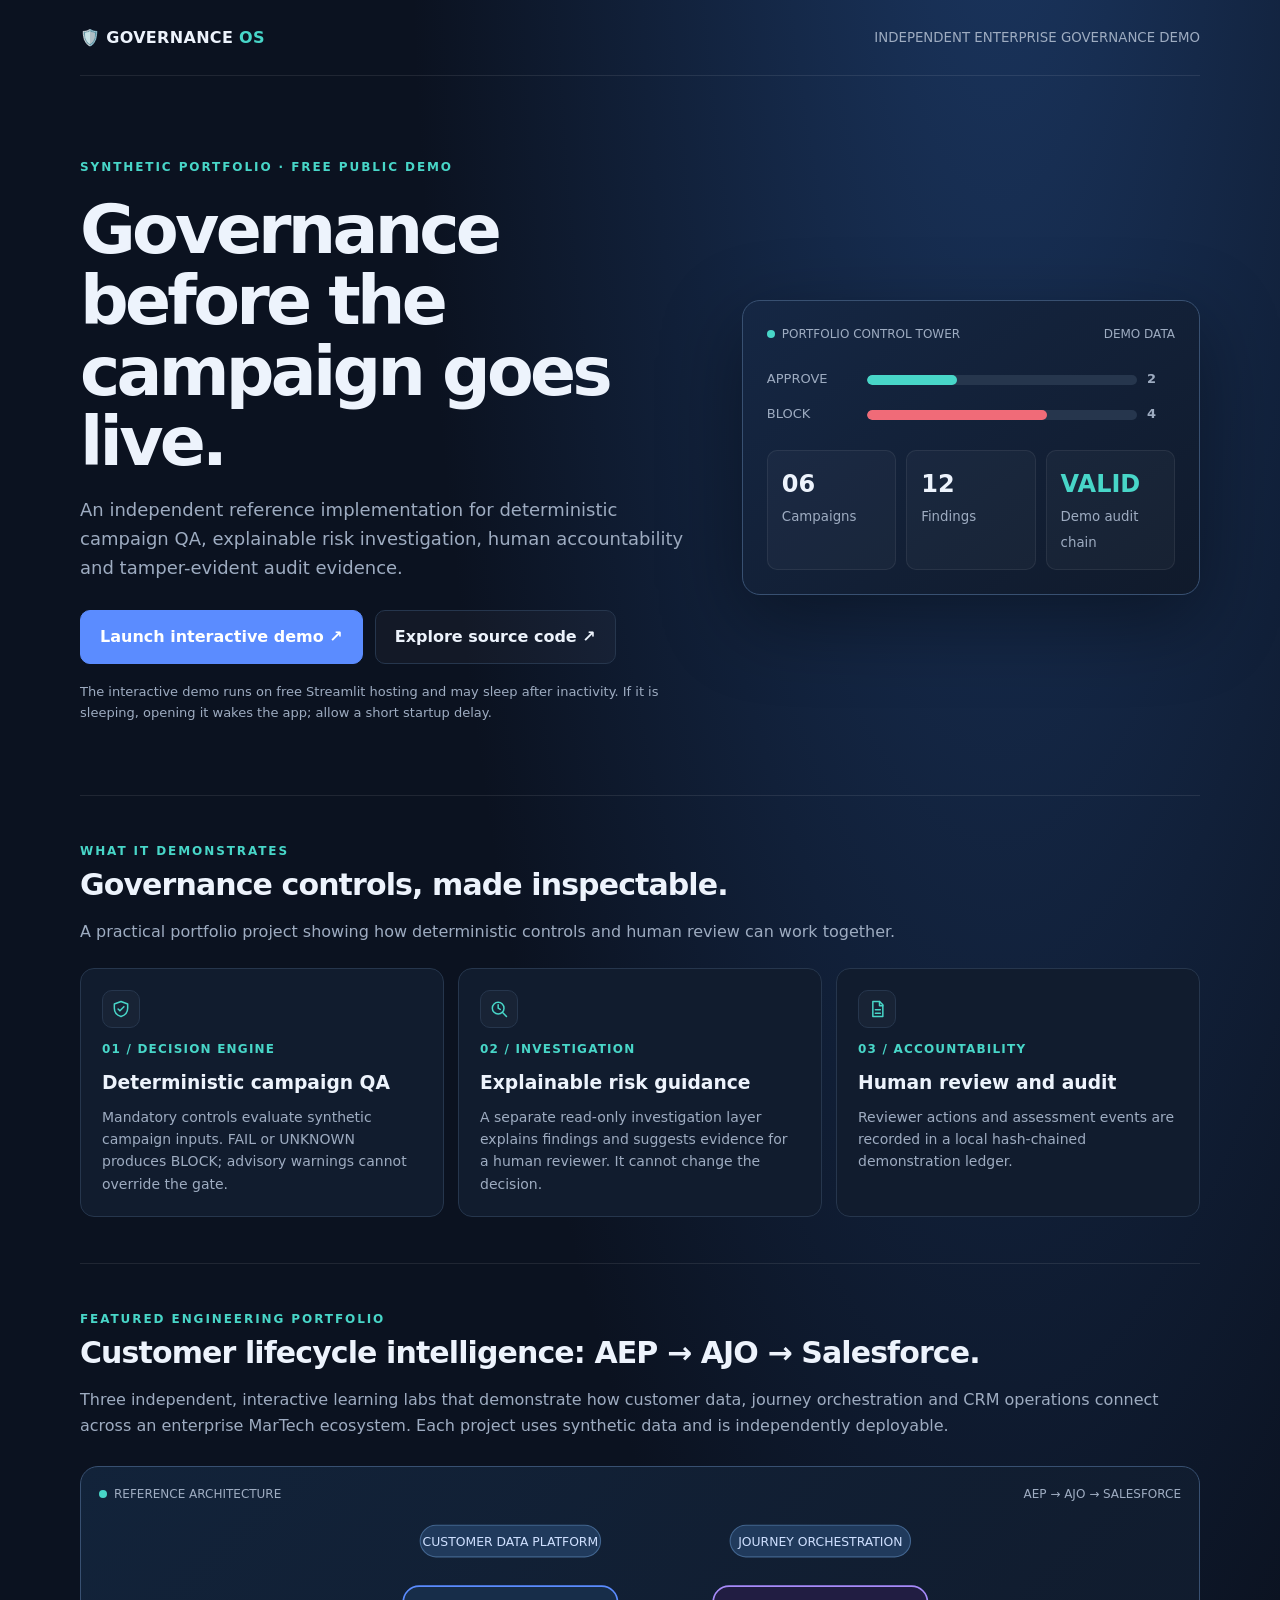
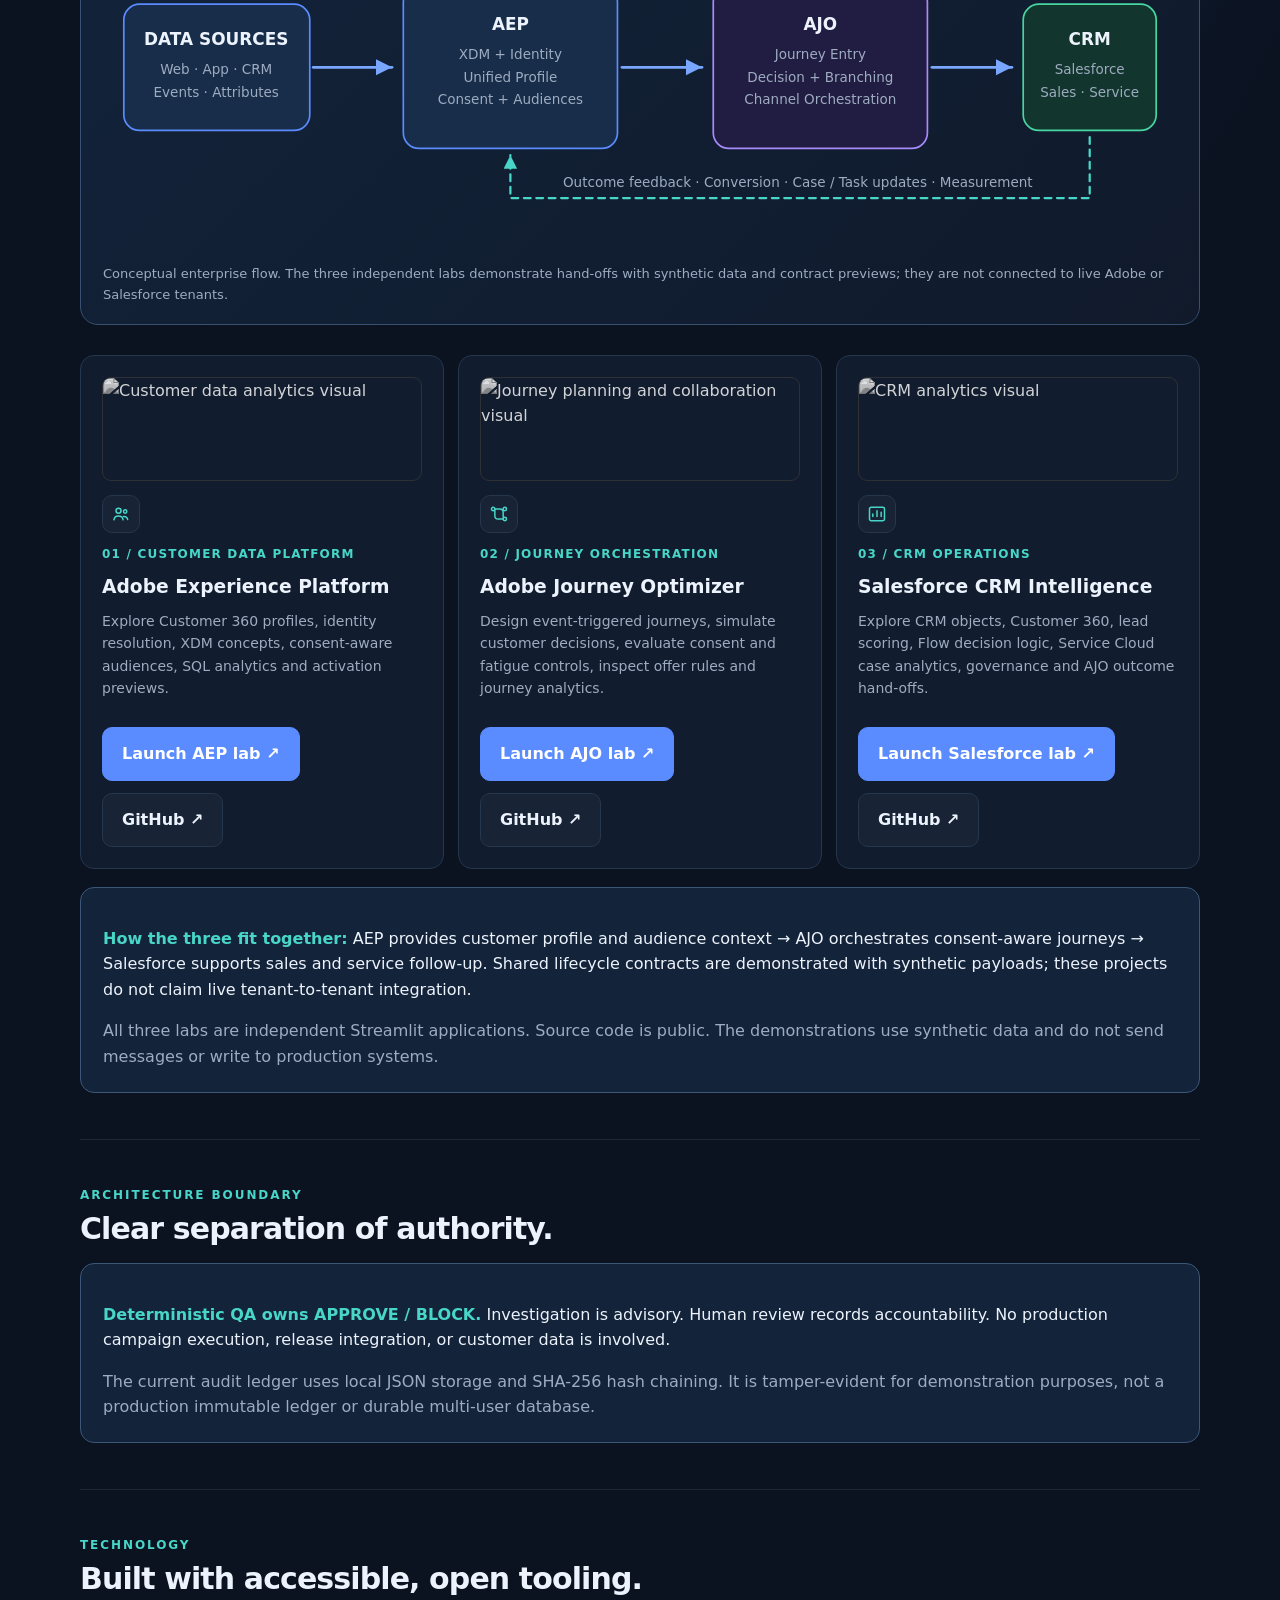
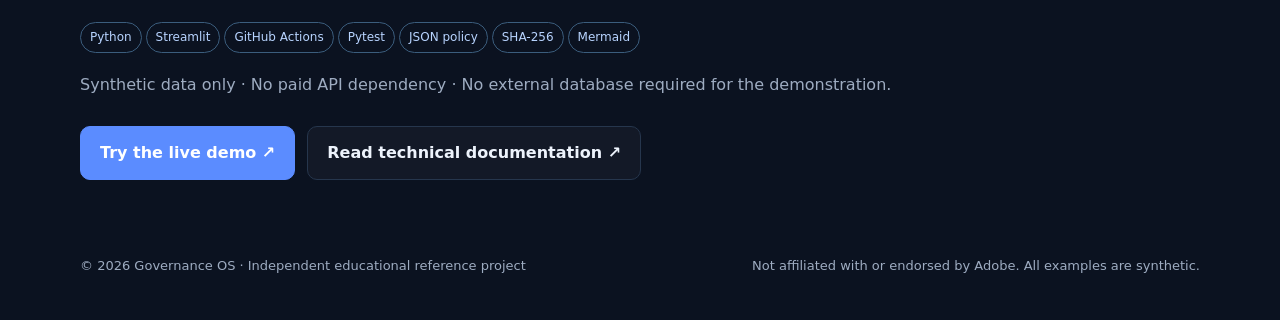
==== commit 0daf5206: "Add subtle project thumbnails and icons without changing portfolio palette" ====
--- a/docs/index.html
+++ b/docs/index.html
@@ -10,6 +10,11 @@
 :root{color-scheme:dark;--bg:#0b1220;--panel:#111c2e;--line:#26364d;--ink:#edf3fc;--muted:#9eacc1;--blue:#5b8cff;--cyan:#48d6c8;--red:#f06b78}
 *{box-sizing:border-box}html{scroll-behavior:smooth}body{margin:0;background:radial-gradient(ellipse at 78% -10%,#1b3762 0,transparent 42%),var(--bg);color:var(--ink);font:16px/1.6 Inter,ui-sans-serif,system-ui,-apple-system,Segoe UI,sans-serif}
 a{color:inherit}.wrap{width:min(1120px,calc(100% - 40px));margin:auto}.nav{height:76px;display:flex;align-items:center;justify-content:space-between;border-bottom:1px solid #ffffff16}.brand{font-weight:800;letter-spacing:.02em}.brand span{color:var(--cyan)}.nav small{color:var(--muted)}.hero{padding:82px 0 58px;display:grid;grid-template-columns:1.15fr .85fr;gap:42px;align-items:center}.eyebrow{color:var(--cyan);font-size:12px;font-weight:800;letter-spacing:.16em;text-transform:uppercase}.hero h1{font-size:clamp(42px,6vw,68px);line-height:1.04;letter-spacing:-.055em;margin:18px 0}.hero p{color:var(--muted);font-size:18px;max-width:650px}.actions{display:flex;gap:12px;flex-wrap:wrap;margin-top:28px}.btn{display:inline-flex;align-items:center;justify-content:center;text-decoration:none;padding:13px 19px;border-radius:10px;font-weight:750;border:1px solid var(--line)}.primary{background:var(--blue);border-color:var(--blue);color:white}.secondary{background:#ffffff08}.note{font-size:13px!important;margin-top:18px}.visual{background:linear-gradient(145deg,#152744,#101a2b);border:1px solid #385071;border-radius:18px;padding:24px;box-shadow:0 25px 80px #0006}.visual-head{display:flex;justify-content:space-between;color:var(--muted);font-size:12px}.dot{width:8px;height:8px;background:var(--cyan);display:inline-block;border-radius:50%;margin-right:7px}.bars{display:grid;gap:14px;margin:25px 0}.barrow{display:grid;grid-template-columns:90px 1fr 28px;gap:10px;align-items:center;font-size:13px;color:var(--muted)}.track{height:10px;background:#26364d;border-radius:20px;overflow:hidden}.fill{height:100%;border-radius:20px}.good{background:var(--cyan);width:33.33%}.bad{background:var(--red);width:66.67%}.mini{display:grid;grid-template-columns:repeat(3,1fr);gap:10px}.tile{padding:14px;background:#ffffff08;border:1px solid #ffffff12;border-radius:10px}.tile b{font-size:24px;display:block}.tile small{color:var(--muted)}section{padding:46px 0;border-top:1px solid #ffffff16}h2{font-size:30px;letter-spacing:-.03em;margin:0 0 10px}.sub{color:var(--muted);margin:0 0 24px}.grid{display:grid;grid-template-columns:repeat(3,1fr);gap:14px}.card{background:var(--panel);border:1px solid var(--line);border-radius:14px;padding:21px}.card .num{color:var(--cyan);font-size:12px;font-weight:800;letter-spacing:.1em}.card h3{margin:8px 0}.card p{color:var(--muted);font-size:14px;margin:0}.arch-panel{margin:28px 0 30px;padding:18px;background:linear-gradient(135deg,#12233a,#101a2b);border:1px solid #385071;border-radius:18px;overflow:hidden}.arch-panel svg{display:block;width:100%;height:auto;min-width:620px}.arch-scroll{overflow-x:auto}.arch-caption{color:var(--muted);font-size:13px;margin:10px 4px 0}.arch-node{fill:#172d49;stroke:#5b8cff;stroke-width:1.5}.arch-node-ajo{fill:#211d42;stroke:#a78bfa;stroke-width:1.5}.arch-node-sf{fill:#12352d;stroke:#48d6a0;stroke-width:1.5}.arch-text{fill:#edf3fc;font:700 15px Inter,system-ui,sans-serif}.arch-sub{fill:#9eacc1;font:12px Inter,system-ui,sans-serif}.arch-arrow{fill:none;stroke:#79a6ff;stroke-width:2.4;stroke-linecap:round;stroke-linejoin:round}.arch-feedback{fill:none;stroke:#48d6c8;stroke-width:2;stroke-dasharray:6 5;stroke-linecap:round;stroke-linejoin:round}.arch-chip{fill:#203a5c;stroke:#42658f;stroke-width:1}.arch-chip-text{fill:#cfe0ff;font:11px Inter,system-ui,sans-serif}
+
+/* Small project visuals and icons — preserve the existing palette */
+.card-icon{width:38px;height:38px;display:grid;place-items:center;border:1px solid var(--line);border-radius:10px;background:#ffffff08;color:var(--cyan);margin:0 0 12px}
+.card-icon svg{width:20px;height:20px;stroke:currentColor;fill:none;stroke-width:1.8;stroke-linecap:round;stroke-linejoin:round}
+.project-thumb{width:100%;height:104px;display:block;object-fit:cover;object-position:center 45%;border-radius:9px;margin:0 0 14px;border:1px solid var(--line);filter:grayscale(1);opacity:.86}
 .boundary{border:1px solid #3c5678;background:#13233a;border-radius:14px;padding:22px}.boundary strong{color:var(--cyan)}.footer{padding:30px 0 44px;color:var(--muted);font-size:13px;display:flex;justify-content:space-between;gap:15px;flex-wrap:wrap}.tag{display:inline-block;border:1px solid #3b5d7d;color:#b8d4ff;padding:5px 9px;border-radius:999px;font-size:12px;margin:3px 4px 3px 0}
 @media(max-width:800px){.hero{grid-template-columns:1fr;padding-top:55px}.grid{grid-template-columns:1fr}.visual{max-width:560px}.nav small{display:none}} 
 </style>
@@ -22,9 +27,9 @@
 <div class="visual"><div class="visual-head"><span><i class="dot"></i>PORTFOLIO CONTROL TOWER</span><span>DEMO DATA</span></div><div class="bars"><div class="barrow"><span>APPROVE</span><div class="track"><div class="fill good"></div></div><b>2</b></div><div class="barrow"><span>BLOCK</span><div class="track"><div class="fill bad"></div></div><b>4</b></div></div><div class="mini"><div class="tile"><b>06</b><small>Campaigns</small></div><div class="tile"><b>12</b><small>Findings</small></div><div class="tile"><b style="color:var(--cyan)">VALID</b><small>Demo audit chain</small></div></div></div>
 </section>
 <section><div class="eyebrow">What it demonstrates</div><h2>Governance controls, made inspectable.</h2><p class="sub">A practical portfolio project showing how deterministic controls and human review can work together.</p><div class="grid">
-<article class="card"><div class="num">01 / DECISION ENGINE</div><h3>Deterministic campaign QA</h3><p>Mandatory controls evaluate synthetic campaign inputs. FAIL or UNKNOWN produces BLOCK; advisory warnings cannot override the gate.</p></article>
-<article class="card"><div class="num">02 / INVESTIGATION</div><h3>Explainable risk guidance</h3><p>A separate read-only investigation layer explains findings and suggests evidence for a human reviewer. It cannot change the decision.</p></article>
-<article class="card"><div class="num">03 / ACCOUNTABILITY</div><h3>Human review and audit</h3><p>Reviewer actions and assessment events are recorded in a local hash-chained demonstration ledger.</p></article>
+<article class="card"><div class="card-icon" aria-hidden="true"><svg viewBox="0 0 24 24"><path d="M12 3 20 6v5c0 5-3.4 8.5-8 10-4.6-1.5-8-5-8-10V6l8-3Z"/><path d="m8.5 12 2.2 2.2 4.8-5"/></svg></div><div class="num">01 / DECISION ENGINE</div><h3>Deterministic campaign QA</h3><p>Mandatory controls evaluate synthetic campaign inputs. FAIL or UNKNOWN produces BLOCK; advisory warnings cannot override the gate.</p></article>
+<article class="card"><div class="card-icon" aria-hidden="true"><svg viewBox="0 0 24 24"><circle cx="11" cy="11" r="7"/><path d="m16 16 5 5M11 7v4l2.5 1.5"/></svg></div><div class="num">02 / INVESTIGATION</div><h3>Explainable risk guidance</h3><p>A separate read-only investigation layer explains findings and suggests evidence for a human reviewer. It cannot change the decision.</p></article>
+<article class="card"><div class="card-icon" aria-hidden="true"><svg viewBox="0 0 24 24"><path d="M7 3h8l4 4v14H7z"/><path d="M15 3v5h4M10 13h6M10 17h6"/></svg></div><div class="num">03 / ACCOUNTABILITY</div><h3>Human review and audit</h3><p>Reviewer actions and assessment events are recorded in a local hash-chained demonstration ledger.</p></article>
 </div></section>
 <section id="customer-lifecycle-labs">
 <div class="eyebrow">Featured engineering portfolio</div>
@@ -48,18 +53,24 @@
 </svg></div><p class="arch-caption">Conceptual enterprise flow. The three independent labs demonstrate hand-offs with synthetic data and contract previews; they are not connected to live Adobe or Salesforce tenants.</p></div>
 <div class="grid">
 <article class="card">
+<img class="project-thumb" src="https://images.unsplash.com/photo-1551288049-bebda4e38f71?auto=format&amp;fit=crop&amp;w=900&amp;q=75" alt="Customer data analytics visual" loading="lazy">
+<div class="card-icon" aria-hidden="true"><svg viewBox="0 0 24 24"><circle cx="9" cy="8" r="3"/><circle cx="17" cy="9" r="2"/><path d="M3.5 19c.5-3 2.3-4.5 5.5-4.5s5 1.5 5.5 4.5M15 15c2.8-.2 4.5 1 5 3.5"/></svg></div>
 <div class="num">01 / CUSTOMER DATA PLATFORM</div>
 <h3>Adobe Experience Platform</h3>
 <p>Explore Customer 360 profiles, identity resolution, XDM concepts, consent-aware audiences, SQL analytics and activation previews.</p>
 <div class="actions"><a class="btn primary" href="https://aep-customer-360-lab.streamlit.app/" target="_blank" rel="noopener">Launch AEP lab ↗</a><a class="btn secondary" href="https://github.com/sghatge/customer-360-intelligence" target="_blank" rel="noopener">GitHub ↗</a></div>
 </article>
 <article class="card">
+<img class="project-thumb" src="https://images.unsplash.com/photo-1553877522-43269d4ea984?auto=format&amp;fit=crop&amp;w=900&amp;q=75" alt="Journey planning and collaboration visual" loading="lazy">
+<div class="card-icon" aria-hidden="true"><svg viewBox="0 0 24 24"><circle cx="5" cy="6" r="2"/><circle cx="19" cy="18" r="2"/><circle cx="19" cy="6" r="2"/><path d="M7 6h6a4 4 0 0 1 4 4v6M7 6v8a4 4 0 0 0 4 4h6"/></svg></div>
 <div class="num">02 / JOURNEY ORCHESTRATION</div>
 <h3>Adobe Journey Optimizer</h3>
 <p>Design event-triggered journeys, simulate customer decisions, evaluate consent and fatigue controls, inspect offer rules and journey analytics.</p>
 <div class="actions"><a class="btn primary" href="https://ajo-journey-orchestration.streamlit.app/" target="_blank" rel="noopener">Launch AJO lab ↗</a><a class="btn secondary" href="https://github.com/sghatge/ajo-journey-orchestration-lab" target="_blank" rel="noopener">GitHub ↗</a></div>
 </article>
 <article class="card">
+<img class="project-thumb" src="https://images.unsplash.com/photo-1460925895917-afdae827c52f?auto=format&amp;fit=crop&amp;w=900&amp;q=75" alt="CRM analytics visual" loading="lazy">
+<div class="card-icon" aria-hidden="true"><svg viewBox="0 0 24 24"><rect x="3" y="4" width="18" height="16" rx="2"/><path d="M7 15v-3M12 15V8M17 15v-5"/></svg></div>
 <div class="num">03 / CRM OPERATIONS</div>
 <h3>Salesforce CRM Intelligence</h3>
 <p>Explore CRM objects, Customer 360, lead scoring, Flow decision logic, Service Cloud case analytics, governance and AJO outcome hand-offs.</p>
